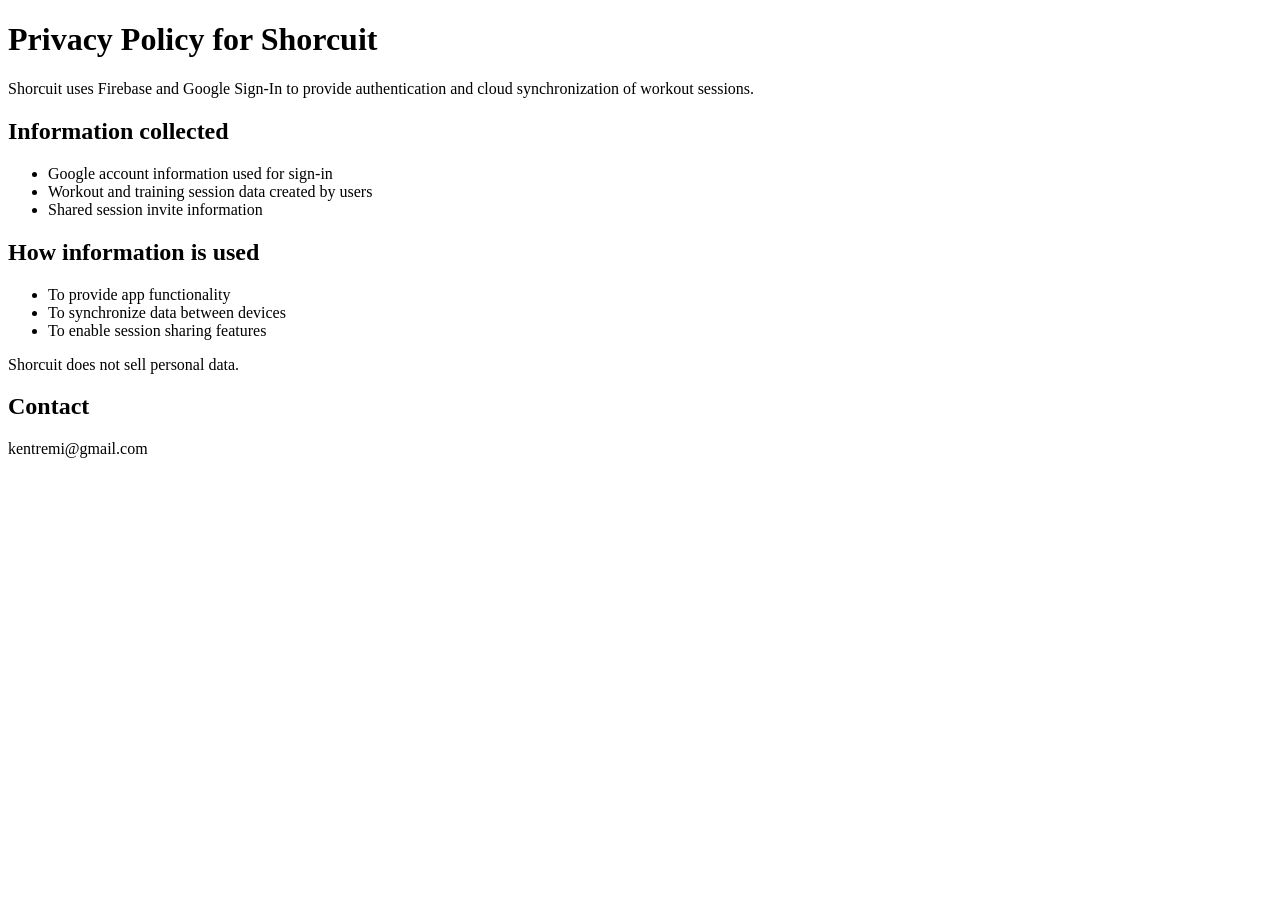
==== privacy/index.html @ 8efecd2a "Add initial privacy policy page" ====
<!DOCTYPE html>
<html>
<head>
  <title>Shorcuit Privacy Policy</title>
</head>
<body>
  <h1>Privacy Policy for Shorcuit</h1>

  <p>
    Shorcuit uses Firebase and Google Sign-In to provide authentication
    and cloud synchronization of workout sessions.
  </p>

  <h2>Information collected</h2>
  <ul>
    <li>Google account information used for sign-in</li>
    <li>Workout and training session data created by users</li>
    <li>Shared session invite information</li>
  </ul>

  <h2>How information is used</h2>
  <ul>
    <li>To provide app functionality</li>
    <li>To synchronize data between devices</li>
    <li>To enable session sharing features</li>
  </ul>

  <p>Shorcuit does not sell personal data.</p>

  <h2>Contact</h2>
  <p>kentremi@gmail.com</p>
</body>
</html>
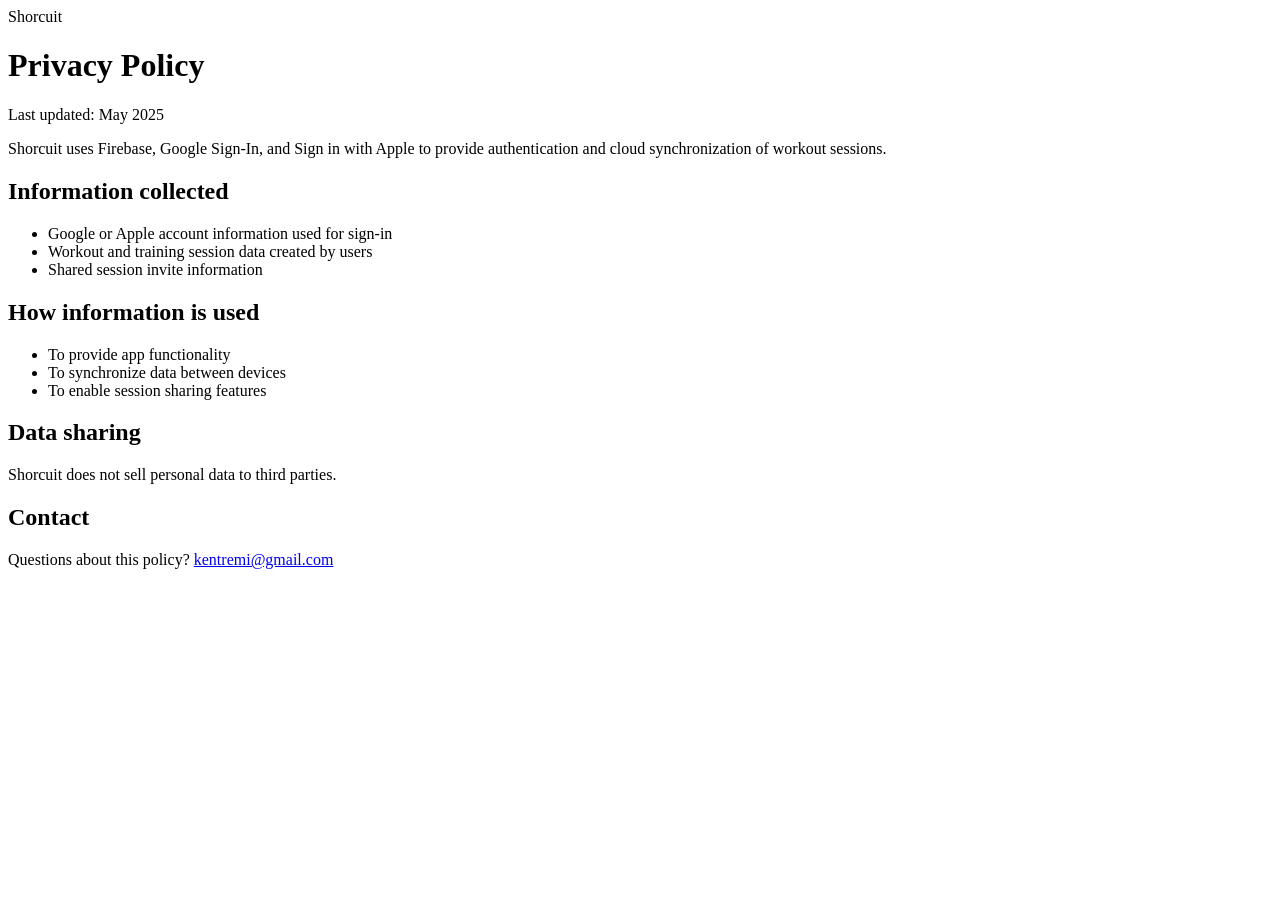
==== commit 0867fb83: "Revise privacy policy layout and content" ====
--- a/privacy/index.html
+++ b/privacy/index.html
@@ -1,33 +1,58 @@
-<!DOCTYPE html>
-<html>
-<head>
-  <title>Shorcuit Privacy Policy</title>
-</head>
-<body>
-  <h1>Privacy Policy for Shorcuit</h1>
+<!doctype html>
+<html lang="en">
+  <head>
+    <meta charset="UTF-8" />
+    <meta name="viewport" content="width=device-width, initial-scale=1.0" />
+    <title>Privacy Policy — Shorcuit</title>
+    <link rel="stylesheet" href="style.css" />
+  </head>
+  <body>
+    <header>
+      <div class="logo-dot"></div>
+      <span class="site-name">Shorcuit</span>
+    </header>
 
-  <p>
-    Shorcuit uses Firebase and Google Sign-In to provide authentication
-    and cloud synchronization of workout sessions.
-  </p>
+    <main>
+      <h1>Privacy Policy</h1>
+      <p class="subtitle">Last updated: May 2025</p>
 
-  <h2>Information collected</h2>
-  <ul>
-    <li>Google account information used for sign-in</li>
-    <li>Workout and training session data created by users</li>
-    <li>Shared session invite information</li>
-  </ul>
+      <section>
+        <p>
+          Shorcuit uses Firebase, Google Sign-In, and Sign in with Apple to
+          provide authentication and cloud synchronization of workout sessions.
+        </p>
+      </section>
 
-  <h2>How information is used</h2>
-  <ul>
-    <li>To provide app functionality</li>
-    <li>To synchronize data between devices</li>
-    <li>To enable session sharing features</li>
-  </ul>
+      <section>
+        <h2>Information collected</h2>
+        <ul>
+          <li>Google or Apple account information used for sign-in</li>
+          <li>Workout and training session data created by users</li>
+          <li>Shared session invite information</li>
+        </ul>
+      </section>
 
-  <p>Shorcuit does not sell personal data.</p>
+      <section>
+        <h2>How information is used</h2>
+        <ul>
+          <li>To provide app functionality</li>
+          <li>To synchronize data between devices</li>
+          <li>To enable session sharing features</li>
+        </ul>
+      </section>
 
-  <h2>Contact</h2>
-  <p>kentremi@gmail.com</p>
-</body>
+      <section>
+        <h2>Data sharing</h2>
+        <p>Shorcuit does not sell personal data to third parties.</p>
+      </section>
+
+      <section>
+        <h2>Contact</h2>
+        <p>
+          Questions about this policy?
+          <a href="mailto:kentremi@gmail.com">kentremi@gmail.com</a>
+        </p>
+      </section>
+    </main>
+  </body>
 </html>
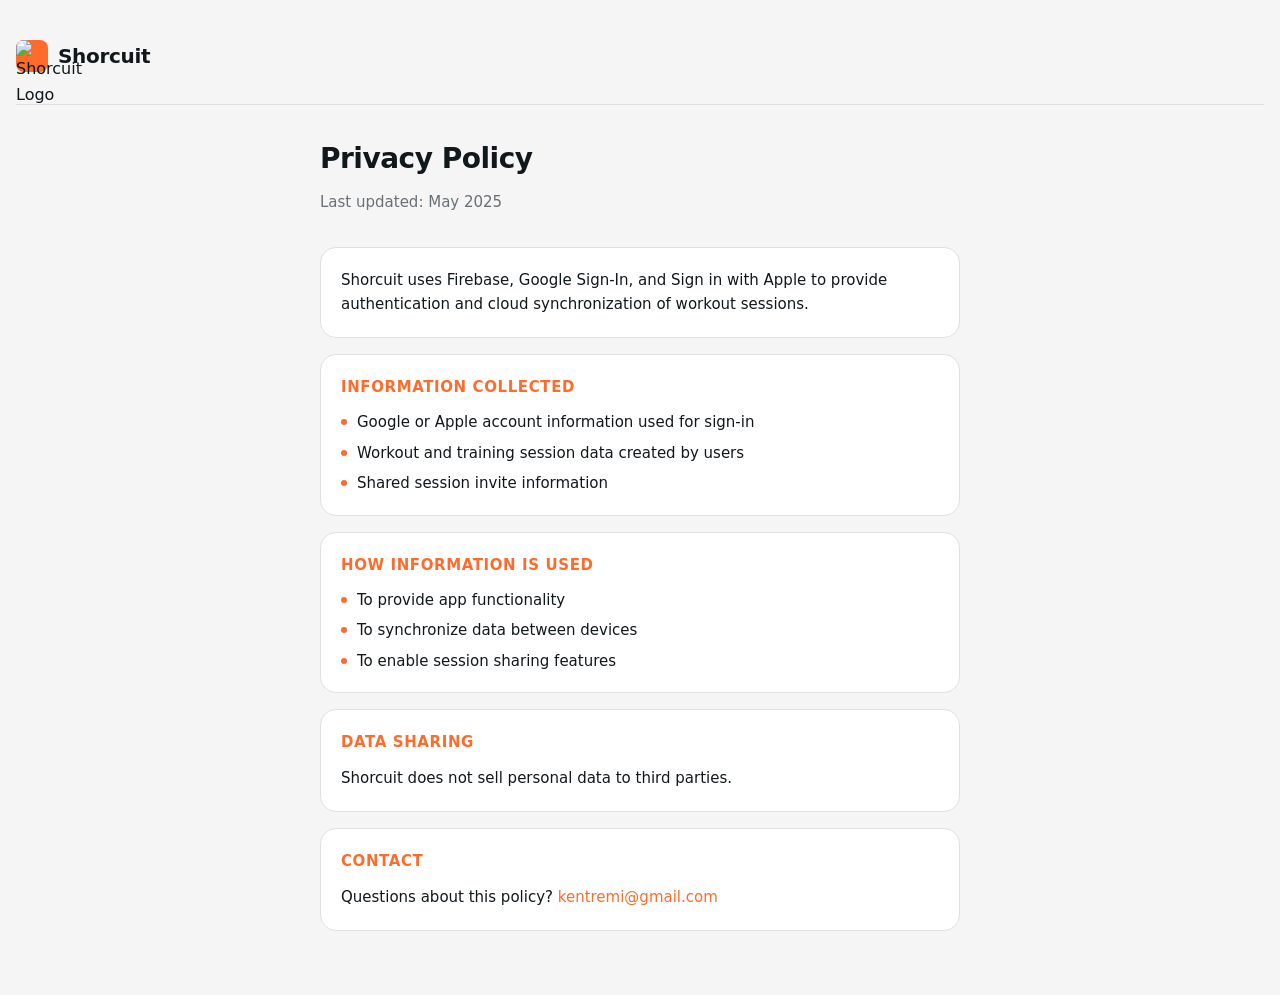
==== commit b5c85492: "Update logo in privacy/index.html Replaced logo dot div with an image for Shorcuit." ====
--- a/privacy/index.html
+++ b/privacy/index.html
@@ -4,11 +4,13 @@
     <meta charset="UTF-8" />
     <meta name="viewport" content="width=device-width, initial-scale=1.0" />
     <title>Privacy Policy — Shorcuit</title>
-    <link rel="stylesheet" href="style.css" />
+    <link rel="stylesheet" href="../style.css" />
   </head>
   <body>
     <header>
-      <div class="logo-dot"></div>
+      <div class="logo-dot">
+        <img src="./assets/Icon-58.png" alt="Shorcuit Logo" />
+      </div>
       <span class="site-name">Shorcuit</span>
     </header>
 
--- a/style.css
+++ b/style.css
@@ -0,0 +1,176 @@
+:root {
+  --primary: #ff6b2b;
+  --bg: #f5f5f5;
+  --card: #ffffff;
+  --text: #11181c;
+  --text-secondary: #687076;
+  --border: #e0e0e0;
+}
+
+@media (prefers-color-scheme: dark) {
+  :root {
+    --bg: #151718;
+    --card: #1e2022;
+    --text: #ecedee;
+    --text-secondary: #9ba1a6;
+    --border: #2e3235;
+  }
+}
+
+*,
+*::before,
+*::after {
+  box-sizing: border-box;
+  margin: 0;
+  padding: 0;
+}
+
+body {
+  background-color: var(--bg);
+  color: var(--text);
+  font-family:
+    system-ui,
+    -apple-system,
+    BlinkMacSystemFont,
+    "Segoe UI",
+    Roboto,
+    Helvetica,
+    Arial,
+    sans-serif;
+  font-size: 16px;
+  line-height: 1.6;
+  min-height: 100dvh;
+  padding: 0 16px 48px;
+}
+
+header {
+  display: flex;
+  align-items: center;
+  gap: 10px;
+  padding: 40px 0 32px;
+  border-bottom: 1px solid var(--border);
+  margin-bottom: 32px;
+}
+
+.logo-dot {
+  width: 32px;
+  height: 32px;
+  background-color: var(--primary);
+  border-radius: 8px;
+  flex-shrink: 0;
+}
+
+.logo-dot img {
+  width: 100%;
+  height: 100%;
+  object-fit: cover;
+  border-radius: 8px;
+}
+
+.site-name {
+  font-size: 20px;
+  font-weight: 700;
+  letter-spacing: -0.3px;
+}
+
+main {
+  max-width: 640px;
+  margin: 0 auto;
+}
+
+h1 {
+  font-size: 28px;
+  font-weight: 700;
+  letter-spacing: -0.5px;
+  margin-bottom: 8px;
+}
+
+.subtitle {
+  color: var(--text-secondary);
+  font-size: 15px;
+  margin-bottom: 32px;
+}
+
+section {
+  background-color: var(--card);
+  border-radius: 16px;
+  padding: 20px;
+  margin-bottom: 16px;
+  border: 1px solid var(--border);
+}
+
+h2 {
+  font-size: 15px;
+  font-weight: 600;
+  text-transform: uppercase;
+  letter-spacing: 0.6px;
+  color: var(--primary);
+  margin-bottom: 12px;
+}
+
+p {
+  color: var(--text);
+  font-size: 15px;
+  line-height: 1.65;
+  margin-bottom: 10px;
+}
+
+p:last-child {
+  margin-bottom: 0;
+}
+
+ul {
+  list-style: none;
+  display: flex;
+  flex-direction: column;
+  gap: 8px;
+}
+
+li {
+  display: flex;
+  align-items: flex-start;
+  gap: 10px;
+  font-size: 15px;
+  line-height: 1.5;
+  color: var(--text);
+}
+
+li::before {
+  content: "";
+  width: 6px;
+  height: 6px;
+  background-color: var(--primary);
+  border-radius: 50%;
+  flex-shrink: 0;
+  margin-top: 8px;
+}
+
+a {
+  color: var(--primary);
+  text-decoration: none;
+  font-weight: 500;
+}
+
+a:hover {
+  text-decoration: underline;
+}
+
+.btn-primary {
+  display: inline-flex;
+  align-items: center;
+  gap: 8px;
+  background-color: var(--primary);
+  color: #ffffff;
+  font-size: 15px;
+  font-weight: 600;
+  text-decoration: none;
+  padding: 12px 20px;
+  border-radius: 12px;
+  margin-top: 4px;
+  transition: opacity 0.15s ease;
+}
+
+.btn-primary:hover {
+  opacity: 0.85;
+  text-decoration: none;
+}
